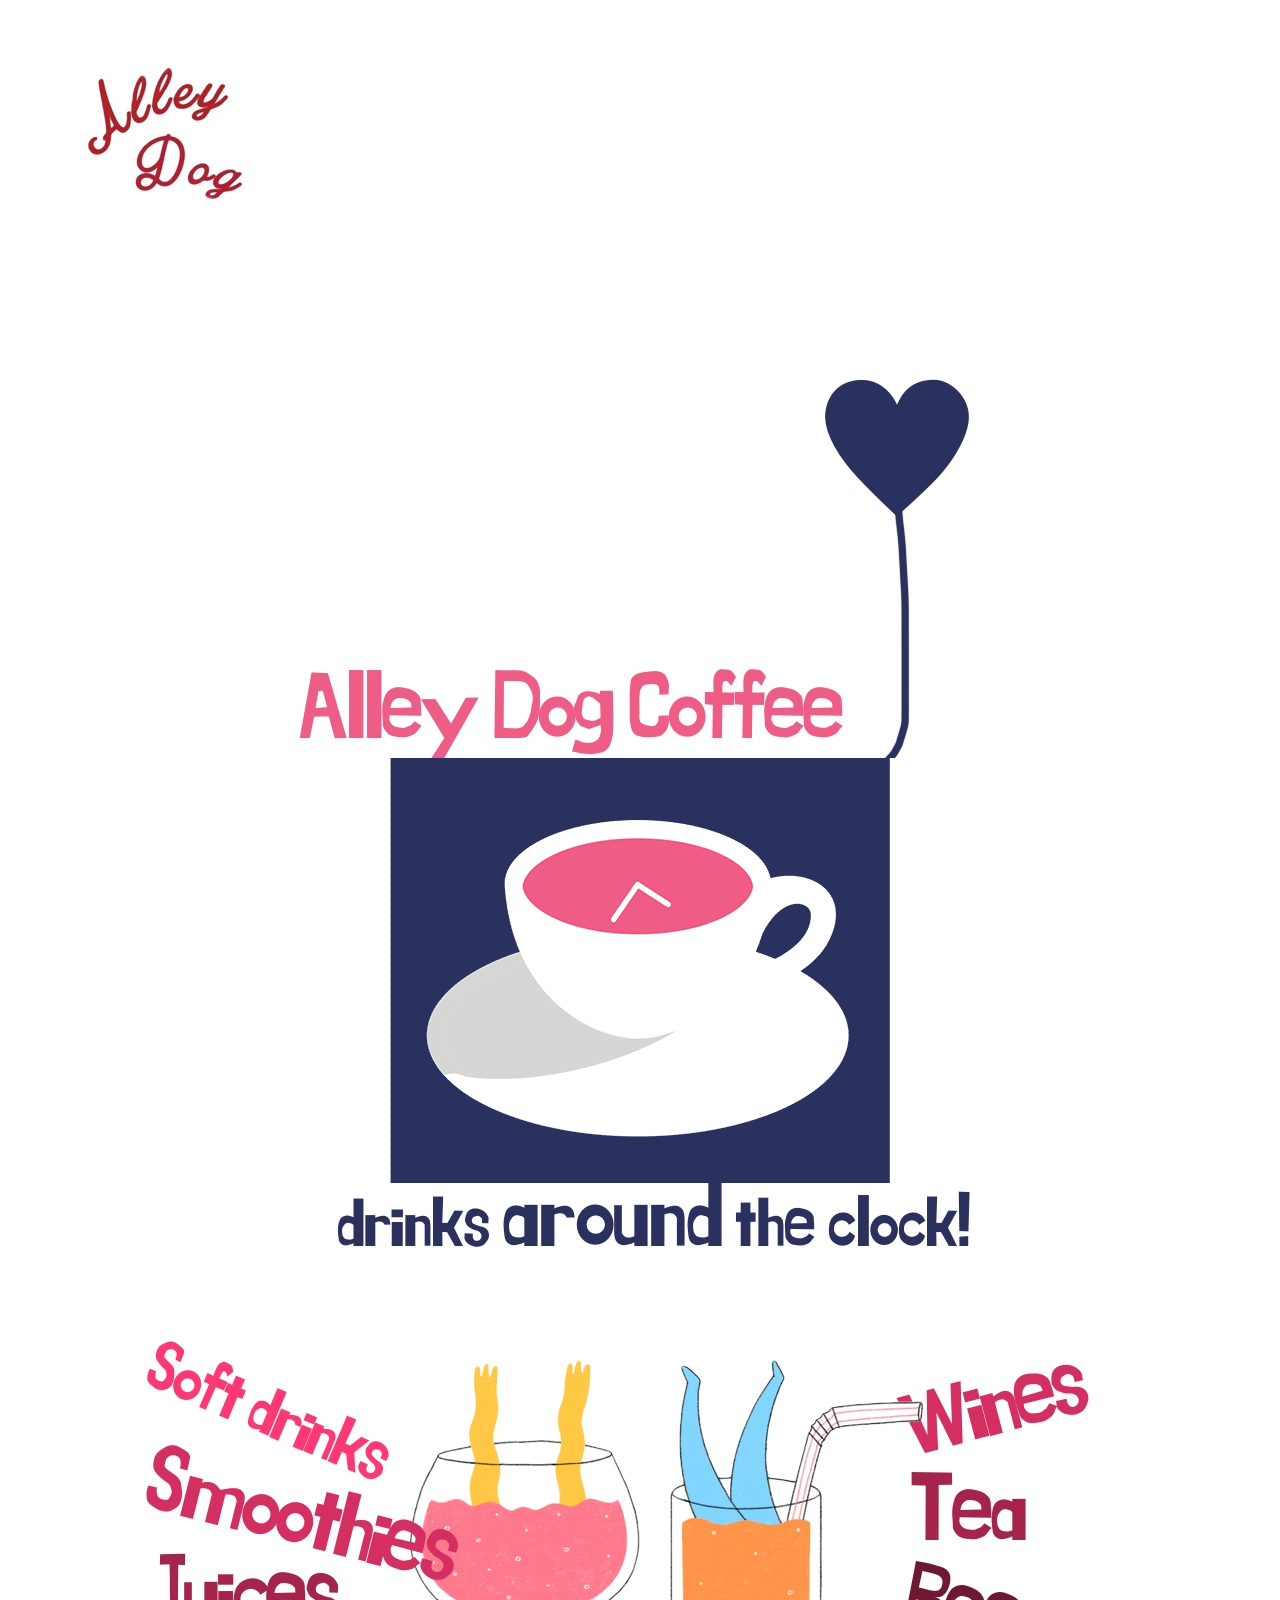
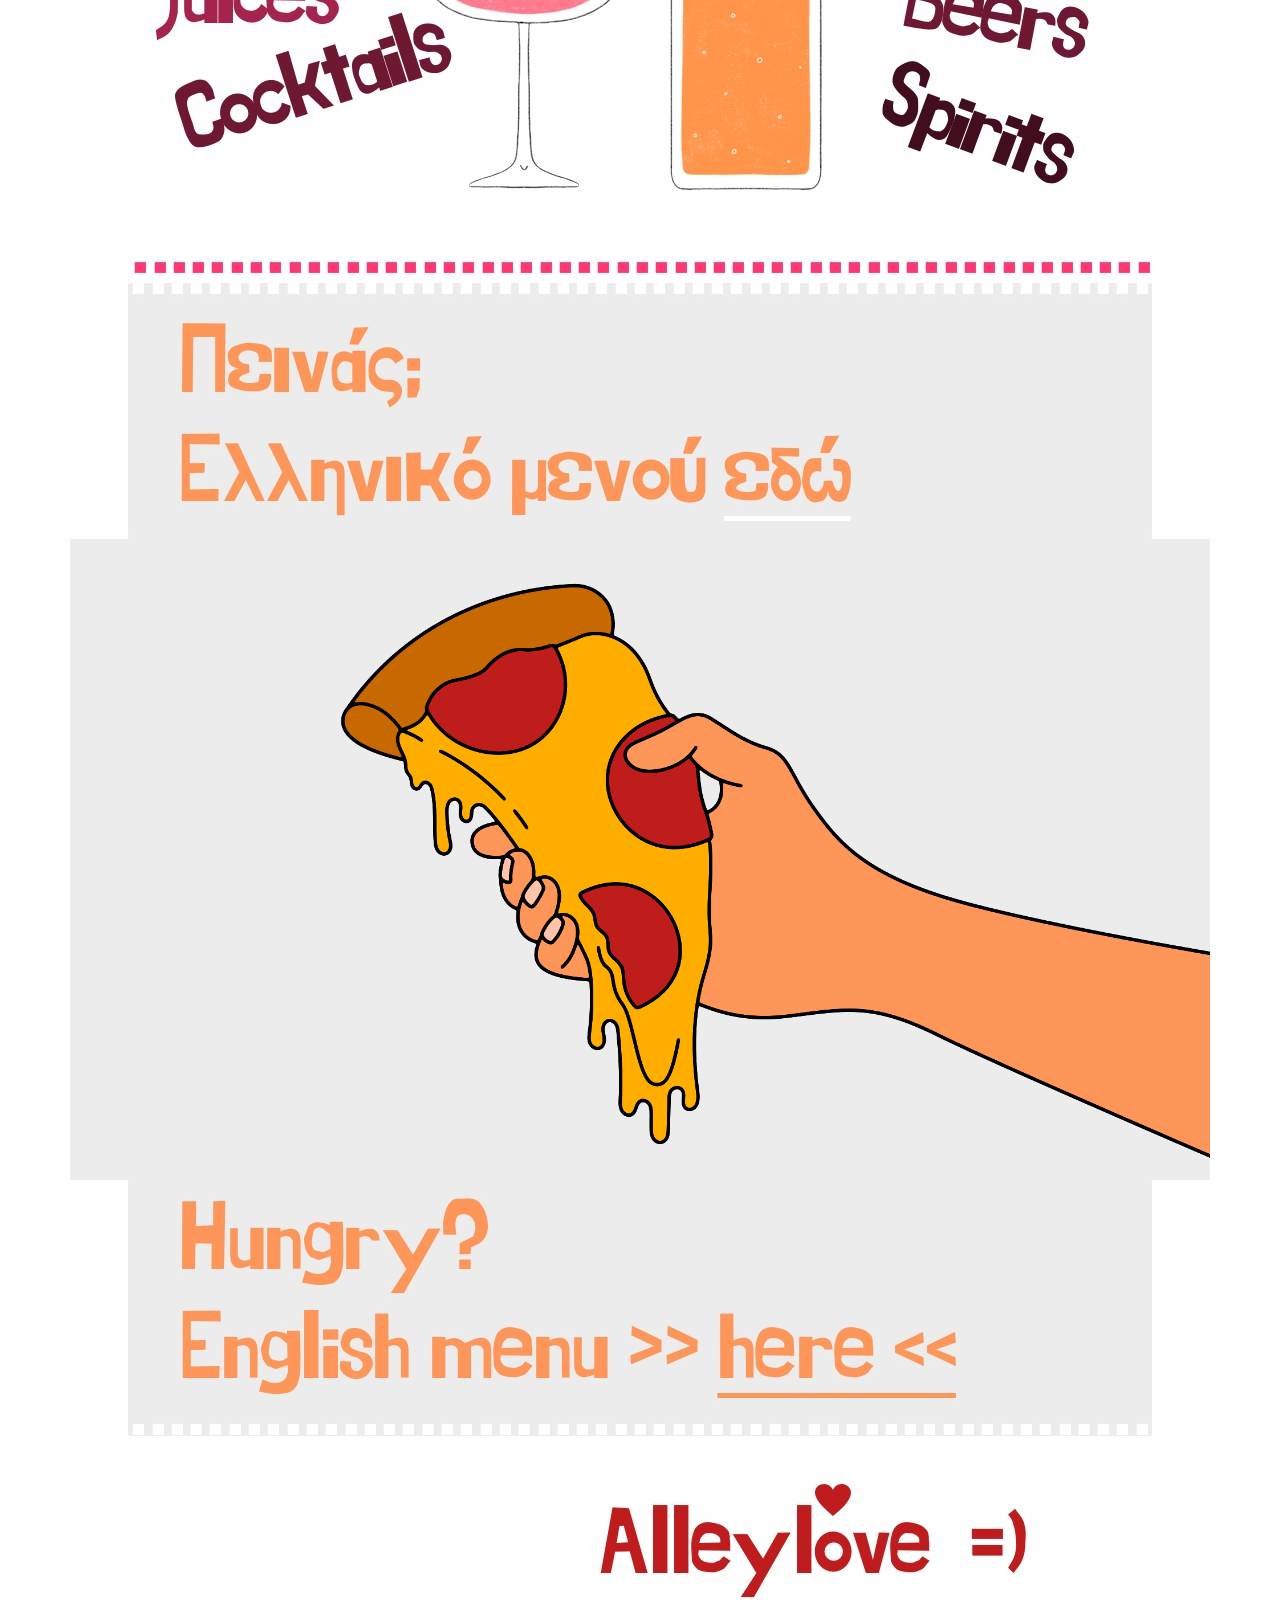
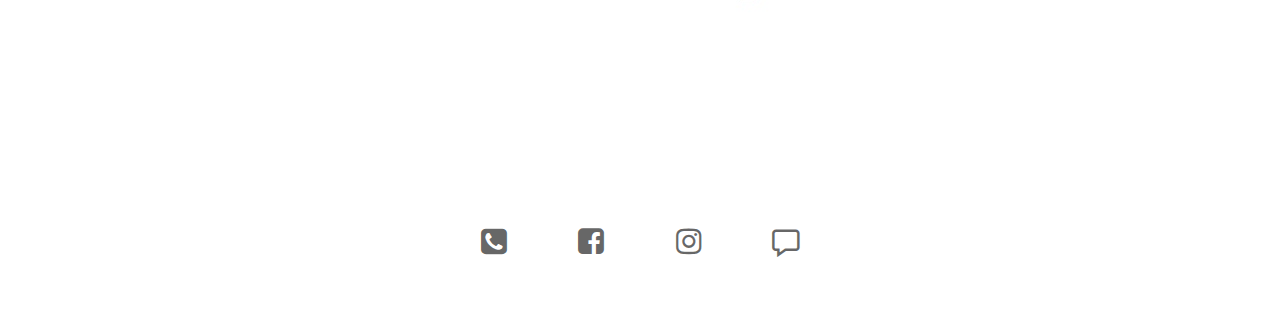
==== alleydog/index.html @ e19fceef "Add files via upload" ====
<!doctype html>
<html>
<head>
    <meta charset="utf-8">
    <meta name="keywords" content="">
    <meta name="description" content="">
    <meta name="viewport" content="width=device-width, initial-scale=1.0, viewport-fit=cover">
    <link rel="shortcut icon" type="image/png" href="favicon.jpg">
    
	<link rel="stylesheet" type="text/css" href="./css/bootstrap.min.css?5203">
	<link rel="stylesheet" type="text/css" href="style.css?374">
	<link rel="stylesheet" type="text/css" href="./css/animate.min.css?8585">
	<link rel="stylesheet" type="text/css" href="./css/font-awesome.min.css">
	<link rel="stylesheet" type="text/css" href="./css/feather.min.css">
	
    <title>Home</title>


    
<!-- Analytics -->
 <!-- Global site tag (gtag.js) - Google Analytics -->
<script async src="https://www.googletagmanager.com/gtag/js?id=G-ZKBH71PLJK"></script>
<script>
  window.dataLayer = window.dataLayer || [];
  function gtag(){dataLayer.push(arguments);}
  gtag('js', new Date());

  gtag('config', 'G-ZKBH71PLJK');
</script>
<!-- Analytics END -->
    
</head>
<body>
<!-- Main container -->
<div class="page-container">
    
<!-- bloc-0 -->
<div class="bloc bloc-fill-screen l-bloc" id="bloc-0">
	<div class="container fill-bloc-top-edge">
		<div class="row">
			<div class="col-12">
				<nav class="navbar navbar-light row navbar-expand-sm" role="navigation">
					<a class="navbar-brand" href="index.html"><img src="img/alleydogqrcentertext_200px.jpg" alt="logo" /></a>
					<button type="button" class="ui-navbar-toggler navbar-toggler border-0 p-0 mr-md-0 ml-auto object-hidden" data-toggle="collapse" data-target=".navbar-11953" aria-expanded="false" aria-label="Toggle navigation">
						<span class="navbar-toggler-icon"></span>
					</button>
					<div class="collapse navbar-collapse navbar-11953  fullscreen-nav">
						<ul class="site-navigation nav navbar-nav ml-auto">
							<li class="nav-item">
								<a href="index.html" class="nav-link object-hidden">Home</a>
							</li>
						</ul>
					</div>
				</nav>
			</div>
		</div>
	</div>
	<div class="container">
		<div class="row">
			<div class="col">
				<div class="text-center">
					<img src="img/titleCoffee-animation.jpg" class="img-fluid mx-auto d-block" alt="titleCoffee animation" /><img src="img/anim.Coffee-animation.gif" class="img-fluid mx-auto d-block img-bloc-0-style" alt="placeholder image" /><a href="https://qr.ia.gr/meating/files/menu-compressed.pdf"><img src="img/drinksaroundtheclock.jpg" class="img-fluid mx-auto d-block img-style" alt="HOMELogoFooter" /></a><img src="img/foodmenuGR.jpg" class="img-fluid mx-auto d-block" alt="foodmenuGR" /><img src="img/hinge-food-lovers.gif" class="img-fluid mx-auto d-block" alt="hinge food-lovers" /><img src="img/foodmenuEN.jpg" class="img-fluid mx-auto d-block" alt="foodmenuEN" />
				</div>
				<div class="text-center">
					<img src="img/AlleyLove.jpg" class="img-fluid mx-auto d-block" alt="AlleyLove" />
				</div>
			</div>
		</div>
	</div>
	<div class="container fill-bloc-bottom-edge">
		<div class="row object-hidden">
			<div class="col-12 object-hidden">
				<div class="text-center object-hidden">
					<a href="#" data-scroll-speed="1000" onclick="scrollToTarget('0',this)"><span class="fa fa-angle-down icon-md animated bounce animDelay08 object-hidden"></span></a>
				</div>
			</div>
		</div>
	</div>
</div>
<!-- bloc-0 END -->

<!-- bloc-1 -->
<div class="bloc l-bloc none " id="bloc-1">
	<div class="container bloc-md">
		<div class="row row-style align-items-center voffset-md">
			<div class="col-lg-6 align-self-center col-md-7">
				<div class="text-center text-lg-left d-block text-md-center">
				</div>
			</div>
		</div>
	</div>
</div>
<!-- bloc-1 END -->

<!-- bloc-0 -->
<div class="bloc l-bloc" id="bloc-0">
	<div class="container bloc-sm">
		<div class="row">
			<div class="offset-md-4 col-3 col-md-1">
				<div class="text-center">
					<a href="tel:2251045630"><span class="fa fa-phone-square none icon-md"></span></a>
				</div>
			</div>
			<div class="col-3 col-md-1">
				<div class="text-center">
					<a href="https://www.facebook.com/alleydogmjt/"><span class="fa fa-facebook-square icon-md"></span></a>
				</div>
			</div>
			<div class="col-3 col-md-1">
				<div class="text-center">
					<a href="https://www.instagram.com/alley_dog_mjt/"><span class="fa fa-instagram icon-md"></span></a>
				</div>
			</div>
			<div class="col-3 col-md-1">
				<div class="text-center">
					<a href="https://m.me/alleydogmjt/"><span class="feather-icon icon-speech-bubble icon-md"></span></a>
				</div>
			</div>
		</div>
	</div>
</div>
<!-- bloc-0 END -->

<!-- ScrollToTop Button -->
<a class="bloc-button btn btn-d scrollToTop" onclick="scrollToTarget('1',this)"><span class="fa fa-chevron-up"></span></a>
<!-- ScrollToTop Button END-->


<!-- bloc-4 -->
<div class="bloc l-bloc" id="bloc-4">
	<div class="container bloc-sm">
		<div class="row">
			<div class="col">
				<img src="img/lazyload-ph.png" data-src="img/alleydogfulllogo600.jpg" class="img-fluid mx-auto d-block lazyload" alt="HOMELogoFooter" /><a href="https://medialab.ia.gr/"><img src="img/lazyload-ph.png" data-src="img/PoweredMedialab.png" class="img-fluid mx-auto d-block lazyload" alt="PoweredMedialab" /></a>
			</div>
		</div>
	</div>
</div>
<!-- bloc-4 END -->

</div>
<!-- Main container END -->
    

<script src="./js/jquery-3.5.1.min.js?8867"></script>
<script src="./js/bootstrap.bundle.min.js?3334"></script>
<script src="./js/blocs.min.js?636"></script>
<script src="./js/lazysizes.min.js" defer></script>
<!-- Additional JS END -->



<!-- Preloader -->
<div id="page-loading-blocs-notifaction" class="page-preloader"></div>
<!-- Preloader END -->

</body>
</html>
---- alleydog/style.css ----
/*-----------------------------------------------------------------------------------
	    alleydog-V1
        Built with Blocs
-----------------------------------------------------------------------------------*/
 
body{
	margin:0;
	padding:0;
    background:#FFFFFF;
    overflow-x:hidden;
    -webkit-font-smoothing: antialiased;
    -moz-osx-font-smoothing: grayscale;
}
.page-container{overflow-x:hidden;} /* Prevents unwanted scroll space when scroll FX used. */
a,button{transition: background .3s ease-in-out;outline: none!important;} /* Prevent ugly blue glow on chrome and safari */
a:hover{text-decoration: none; cursor:pointer;}


/* Preloader */

.page-preloader{position: fixed;top: 0;bottom: 0;width: 100%;z-index:100000;background:#FFFFFF url("img/pageload-spinner.gif") no-repeat center center;}

/* = Blocs
-------------------------------------------------------------- */

.bloc{
	width:100%;
	clear:both;
	background: 50% 50% no-repeat;
	padding:0 50px;
	-webkit-background-size: cover;
	-moz-background-size: cover;
	-o-background-size: cover;
	background-size: cover;
	position:relative;
	display:flex;
}
.bloc .container{
	padding-left:0;
	padding-right:0;
}


/* Sizes */

.bloc-md{
	padding:50px;
}
.bloc-sm{
	padding:20px 50px;
}

/* = Full Screen Blocs 
-------------------------------------------------------------- */

.bloc-fill-screen{
	min-height:100vh;
	display: flex;
	flex-direction: column;
	padding-top:20px;
	padding-bottom:20px;
}
.bloc-fill-screen > .container{
	align-self: flex-middle;
	flex-grow: 1;
	display: flex;
	flex-wrap: wrap;
}
.bloc-fill-screen > .container > .row{
	flex-grow: 1;
	align-self: center;
	width:100%;
}
.bloc-fill-screen .fill-bloc-top-edge, .bloc-fill-screen .fill-bloc-bottom-edge{
	flex-grow: 0;
}
.bloc-fill-screen .fill-bloc-top-edge{
	align-self: flex-start;
}
.bloc-fill-screen .fill-bloc-bottom-edge{
	align-self: flex-end;
}


/* Light theme */

.d-bloc .card,.l-bloc{
	color:rgba(0,0,0,.5);
}
.d-bloc .card button:hover,.l-bloc button:hover{
	color:rgba(0,0,0,.7);
}
.l-bloc .icon-round,.l-bloc .icon-square,.l-bloc .icon-rounded,.l-bloc .icon-semi-rounded-a,.l-bloc .icon-semi-rounded-b{
	border-color:rgba(0,0,0,.7);
}
.d-bloc .card .divider-h span,.l-bloc .divider-h span{
	border-color:rgba(0,0,0,.1);
}
.d-bloc .card .a-btn,.l-bloc .a-btn,.l-bloc .navbar a,.l-bloc a .icon-sm, .l-bloc a .icon-md, .l-bloc a .icon-lg, .l-bloc a .icon-xl, .l-bloc h1 a, .l-bloc h2 a, .l-bloc h3 a, .l-bloc h4 a, .l-bloc h5 a, .l-bloc h6 a, .l-bloc p a{
	color:rgba(0,0,0,.6);
}
.d-bloc .card .a-btn:hover,.l-bloc .a-btn:hover,.l-bloc .navbar a:hover, .l-bloc a:hover .icon-sm, .l-bloc a:hover .icon-md, .l-bloc a:hover .icon-lg, .l-bloc a:hover .icon-xl, .l-bloc h1 a:hover, .l-bloc h2 a:hover, .l-bloc h3 a:hover, .l-bloc h4 a:hover, .l-bloc h5 a:hover, .l-bloc h6 a:hover, .l-bloc p a:hover{
	color:rgba(0,0,0,1);
}
.l-bloc .navbar-toggle .icon-bar{
	color:rgba(0,0,0,.6);
}
.d-bloc .card .btn-wire,.d-bloc .card .btn-wire:hover,.l-bloc .btn-wire,.l-bloc .btn-wire:hover{
	color:rgba(0,0,0,.7);
	border-color:rgba(0,0,0,.3);
}

/* Row Margin Offsets */

.voffset-md{
	margin-top:50px;
}


/* = NavBar
-------------------------------------------------------------- */

.hero .hero-nav{
	padding-left:inherit;
	padding-right:inherit;
}

/* Nav Special Classes */
.nav-special{
	overflow-y:scroll;
}
.nav-special .site-navigation{
	top:0;
	left:0;
	width:100%;
	position: relative!important;
	max-width: 100%!important;
	z-index: 1000;
}
.nav-special .nav > li{
	width:100%;
	background: none!important;
	border:0!important;
}
.nav-special.collapsing{
	-webkit-transition: none;
	transition: none;
	height:100%!important;
	background: none!important;
}
.nav-special .navbar-nav .show .dropdown-menu{
	position: relative!important;
	transform: none!important;
	float: none;
	width: 100%;
	margin-top: 0;
	background-color: transparent;
	-webkit-box-shadow: none;
	box-shadow: none;
	border: 0;
}
.nav-special .nav .dropdown-menu .nav-link{
	color:#FFF;
}
.blocsapp-special-menu{
	position: absolute;
	z-index:10000;
}
.nav-special.fullscreen-nav .caret,.nav-special.fullscreen-nav .dropdown-menu .dropdown .caret{
	border-width: 8px;
}
.nav-special .navbar-nav .show>.nav-link{
	color:#FFF;
}

/* Animate Menu Symbol */
.navbar-toggle{
	transition: all .1s linear;
}
.selected-nav{
	opacity: 0;
	transform: scale(0.3);
	transition: all .1s linear;
}


/* Special Menu Close Button */
.close-special-menu{
	position: fixed;
	display: block;
	width: 25px;
	height:25px;
	top:16px;
	right:10px;
	z-index: 10000;
}
.nav-invert .sidebar-nav .close-special-menu{
	left:260px;
}
.close-special-menu .close-icon{
	display: block;
	width:100%;
	height:1px;
	transform: rotate(45deg);
	margin-top:12px;
}
.close-special-menu .close-icon:after{
	content:"";
	display:inherit;
	width:inherit;
	height:inherit;
	background: inherit;
	transform: rotate(90deg);
}
.lock-scroll{
	overflow:hidden;
	transition: background .3s linear;
}
.nav-special::-webkit-scrollbar{
	-webkit-appearance: none;
	width:0;
	height:0;
}
.nav-special .dropdown-menu .dropdown .caret{
	border-top-color: rgba(255,255,255,.8);
	border-right-color: transparent;
	border-bottom-color: transparent;
	border-left-color: transparent;
	margin: 0 0 0 5px;
	float: none;
}
.blocsapp-special-menu .site-navigation.pull-right{
	float:none!important;
}

/* Nav Special Close Button */
.close-special-menu .close-icon{
	background:#fff;
}
.blocsapp-special-menu blocsnav{
	background: #000;
}

/* Full Screen Navigation */
.nav-special.fullscreen-nav{
	width: 100%;
	right: 0;
	top: 0;
	bottom: 0;
	opacity: 0;
	z-index: 1000;
	position: fixed;
	transition: all .2s linear;
}
 .nav-special.fullscreen-nav.open-up{
	transform: translateY(1000px);
}
 .nav-special.fullscreen-nav.open-down{
	transform: translateY(-1000px);
}
 .nav-special.fullscreen-nav.open-left{
	transform: translateX(-1000px);
}
 .nav-special.fullscreen-nav.open-right{
	transform: translateX(1000px);
}
 .nav-special.fullscreen-nav .nav > li a,.nav-special.fullscreen-nav .nav .dropdown-menu > li > a{
	color:rgba(255,255,255,.8);
	text-align: center;
	font-size: 28px;
}
 .nav-special.fullscreen-nav .nav > li a:hover{
	color:#FFF;
}
 .open.nav-special.fullscreen-nav{
	opacity: 1;
	transition: all .2s linear;
}
.nav-special.fullscreen-nav .site-navigation{
	text-align:center;
	margin-top:10%!important;
}
.nav-special.fullscreen-nav .close-special-menu{
	right:20px;
}
 .open.nav-special.fullscreen-nav.open-left,  .open.nav-special.fullscreen-nav.open-right,  .open.nav-special.fullscreen-nav.open-down, .open.nav-special.fullscreen-nav.open-up{
	transform: translateY(0);
}
/* Handle Multi Level Navigation */.navbar-light .navbar-nav .nav-link {
	color: rgb(64, 64, 64);
}
.btco-menu li > a {
	padding: 10px 15px;
	color: #000;
}
.btco-menu .active a:focus,.btco-menu li a:focus ,.navbar > .show > a:focus{
	background: transparent;
	outline: 0;
}
.dropdown-menu .show > .dropdown-toggle::after{
	transform: rotate(-90deg);
}


/* = Buttons
-------------------------------------------------------------- */

.btn-d,.btn-d:hover,.btn-d:focus{
	color:#FFF;
	background:rgba(0,0,0,.3);
}

/* Prevent ugly blue glow on chrome and safari */
button{
	outline: none!important;
}


/* = Icons
-------------------------------------------------------------- */
.icon-md{
	font-size:30px!important;
}




.card-sq, .card-sq .card-header, .card-sq .card-footer{
	border-radius:0;
}
.card-rd{
	border-radius:30px;
}
.card-rd .card-header{
	border-radius:29px 29px 0 0;
}
.card-rd .card-footer{
	border-radius:0 0 29px 29px;
}





/* ScrollToTop button */

.scrollToTop{
	width:40px;
	height:40px;
	position:fixed;
	bottom:20px;
	right:20px;
	opacity: 0;
	z-index: 500;
	transition: all .3s ease-in-out;
}
.scrollToTop span{
	margin-top: 6px;
}
.showScrollTop{
	font-size: 14px;
	opacity: 1;
}

/* Hide Object */
.object-hidden{
	display:none;
}

/* = Custom Styling
-------------------------------------------------------------- */

h1,h2,h3,h4,h5,h6,p,label,.btn,a{
	font-family:"Helvetica";
}
.container{
	max-width:1140px;
}

/* = Colour
-------------------------------------------------------------- */


/* Bloc image backgrounds */




/* = Mobile adjustments 
-------------------------------------------------------------- */
@media (max-width: 1024px)
{
    .bloc{
        padding-left: 20px; 
        padding-right: 20px;  
    }
    .bloc.full-width-bloc, .bloc-tile-2.full-width-bloc .container, .bloc-tile-3.full-width-bloc .container, .bloc-tile-4.full-width-bloc .container{
        padding-left: 0; 
        padding-right: 0;  
    }
}
@media (max-width: 991px)
{
    .container{width:100%;}
    .page-container, #hero-bloc{overflow-x: hidden;position: relative;} /* Prevent unwanted side scroll on mobile */
    .bloc{padding-left: constant(safe-area-inset-left);padding-right: constant(safe-area-inset-right);} /* iPhone X Notch Support*/
    .bloc-group, .bloc-group .bloc{display:block;width:100%;}
}
@media (max-width: 767px)
{
    .page-container{
        overflow-x: hidden;
        position:relative;
    }
    .bloc-tile-2 .container, .bloc-tile-3 .container, .bloc-tile-4 .container{
        padding-left:0;padding-right:0;
    }
    .a-block{
        padding:0 10px;
    }
    .btn-dwn{
       display:none; 
    }
    .voffset{
        margin-top:5px;
    }
    .voffset-md{
        margin-top:20px;
    }
    .voffset-lg{
        margin-top:30px;
    }
    form{
        padding:5px;
    }
    .close-lightbox{
        display:inline-block;
    }
    .blocsapp-device-iphone5{
	   background-size: 216px 425px;
	   padding-top:60px;
	   width:216px;
	   height:425px;
    }
    .blocsapp-device-iphone5 img{
	   width: 180px;
	   height: 320px;
    }
}

@media (max-width: 991px){
	
	/* MD Row Margin Offsets */
	.voffset-md{
		margin-top:30px;
	}
	
}

@media (max-width: 767px){
	.h1-15200-style{
		font-family:"Oleo Script";
	}
	.h3-2-style{
		font-family:Lobster;
	}
	.h1-14448-style{
		font-family:Roboto;
		font-weight:100;
	}
	.navbar-brand img{
		width:120px;
		height:120px;
	}
	.img-bloc-0-style{
		width:600px;
		height:500px;
	}
	
}

@media (max-width: 575px){
	.footer-link{
		text-align:center;
	}
	
}
---- alleydog/css/feather.min.css ----
@font-face{font-family:"feather";src:url(../fonts/feather-webfont.eot);src:url(../fonts/feather-webfont.eot?#iefix) format("embedded-opentype"),url(../fonts/feather-webfont.woff) format("woff"),url(../fonts/feather-webfont.ttf) format("truetype"),url(../fonts/feather-webfont.svg#feather) format("svg");font-weight:400;font-style:normal}.feather-icon{display:inline-block;font-family:"feather";font-style:normal;font-weight:400;font-variant:normal;text-transform:none;speak:none;line-height:1;-webkit-font-smoothing:antialiased;-moz-osx-font-smoothing:grayscale}.icon-eye:before{content:"\e000"}.icon-paper-clip:before{content:"\e001"}.icon-mail:before{content:"\e002";content:\e002}.icon-toggle:before{content:"\e003"}.icon-layout:before{content:"\e004"}.icon-link:before{content:"\e005"}.icon-bell:before{content:"\e006"}.icon-lock:before{content:"\e007"}.icon-unlock:before{content:"\e008"}.icon-ribbon:before{content:"\e009"}.icon-image:before{content:"\e010"}.icon-signal:before{content:"\e011"}.icon-target:before{content:"\e012"}.icon-clipboard:before{content:"\e013"}.icon-clock:before{content:"\e014";content:\e014}.icon-watch:before{content:"\e015"}.icon-air-play:before{content:"\e016"}.icon-camera:before{content:"\e017"}.icon-video:before{content:"\e018"}.icon-disc:before{content:"\e019"}.icon-printer:before{content:"\e020"}.icon-monitor:before{content:"\e021"}.icon-server:before{content:"\e022"}.icon-cog:before{content:"\e023"}.icon-heart:before{content:"\e024"}.icon-paragraph:before{content:"\e025"}.icon-align-justify:before{content:"\e026"}.icon-align-left:before{content:"\e027"}.icon-align-center:before{content:"\e028"}.icon-align-right:before{content:"\e029"}.icon-book:before{content:"\e030"}.icon-layers:before{content:"\e031"}.icon-stack:before{content:"\e032"}.icon-stack-2:before{content:"\e033"}.icon-paper:before{content:"\e034"}.icon-paper-stack:before{content:"\e035"}.icon-search:before{content:"\e036"}.icon-zoom-in:before{content:"\e037"}.icon-zoom-out:before{content:"\e038"}.icon-reply:before{content:"\e039"}.icon-circle-plus:before{content:"\e040"}.icon-circle-minus:before{content:"\e041"}.icon-circle-check:before{content:"\e042"}.icon-circle-cross:before{content:"\e043"}.icon-square-plus:before{content:"\e044"}.icon-square-minus:before{content:"\e045"}.icon-square-check:before{content:"\e046"}.icon-square-cross:before{content:"\e047"}.icon-microphone:before{content:"\e048"}.icon-record:before{content:"\e049"}.icon-skip-back:before{content:"\e050"}.icon-rewind:before{content:"\e051"}.icon-play:before{content:"\e052"}.icon-pause:before{content:"\e053"}.icon-stop:before{content:"\e054"}.icon-fast-forward:before{content:"\e055"}.icon-skip-forward:before{content:"\e056"}.icon-shuffle:before{content:"\e057"}.icon-repeat:before{content:"\e058"}.icon-folder:before{content:"\e059"}.icon-umbrella:before{content:"\e060"}.icon-moon:before{content:"\e061"}.icon-thermometer:before{content:"\e062"}.icon-drop:before{content:"\e063"}.icon-sun:before{content:"\e064"}.icon-cloud:before{content:"\e065"}.icon-cloud-upload:before{content:"\e066"}.icon-cloud-download:before{content:"\e067"}.icon-upload:before{content:"\e068"}.icon-download:before{content:"\e069"}.icon-location:before{content:"\e070"}.icon-location-2:before{content:"\e071"}.icon-map:before{content:"\e072"}.icon-battery:before{content:"\e073"}.icon-head:before{content:"\e074"}.icon-briefcase:before{content:"\e075"}.icon-speech-bubble:before{content:"\e076"}.icon-anchor:before{content:"\e077"}.icon-globe:before{content:"\e078"}.icon-box:before{content:"\e079"}.icon-reload:before{content:"\e080"}.icon-share:before{content:"\e081"}.icon-marquee:before{content:"\e082"}.icon-marquee-plus:before{content:"\e083"}.icon-marquee-minus:before{content:"\e084"}.icon-tag:before{content:"\e085"}.icon-power:before{content:"\e086"}.icon-command:before{content:"\e087"}.icon-alt:before{content:"\e088"}.icon-esc:before{content:"\e089"}.icon-bar-graph:before{content:"\e090"}.icon-bar-graph-2:before{content:"\e091"}.icon-pie-graph:before{content:"\e092"}.icon-star:before{content:"\e093"}.icon-arrow-left:before{content:"\e094"}.icon-arrow-right:before{content:"\e095"}.icon-arrow-up:before{content:"\e096"}.icon-arrow-down:before{content:"\e097"}.icon-volume:before{content:"\e098"}.icon-mute:before{content:"\e099"}.icon-content-right:before{content:"\e100"}.icon-content-left:before{content:"\e101"}.icon-grid:before{content:"\e102"}.icon-grid-2:before{content:"\e103"}.icon-columns:before{content:"\e104"}.icon-loader:before{content:"\e105"}.icon-bag:before{content:"\e106"}.icon-ban:before{content:"\e107"}.icon-flag:before{content:"\e108"}.icon-trash:before{content:"\e109"}.icon-expand:before{content:"\e110"}.icon-contract:before{content:"\e111"}.icon-maximize:before{content:"\e112"}.icon-minimize:before{content:"\e113"}.icon-plus:before{content:"\e114"}.icon-minus:before{content:"\e115"}.icon-check:before{content:"\e116"}.icon-cross:before{content:"\e117"}.icon-move:before{content:"\e118"}.icon-delete:before{content:"\e119"}.icon-menu:before{content:"\e120"}.icon-archive:before{content:"\e121"}.icon-inbox:before{content:"\e122"}.icon-outbox:before{content:"\e123"}.icon-file:before{content:"\e124"}.icon-file-add:before{content:"\e125"}.icon-file-subtract:before{content:"\e126"}.icon-help:before{content:"\e127"}.icon-open:before{content:"\e128"}.icon-ellipsis:before{content:"\e129"}
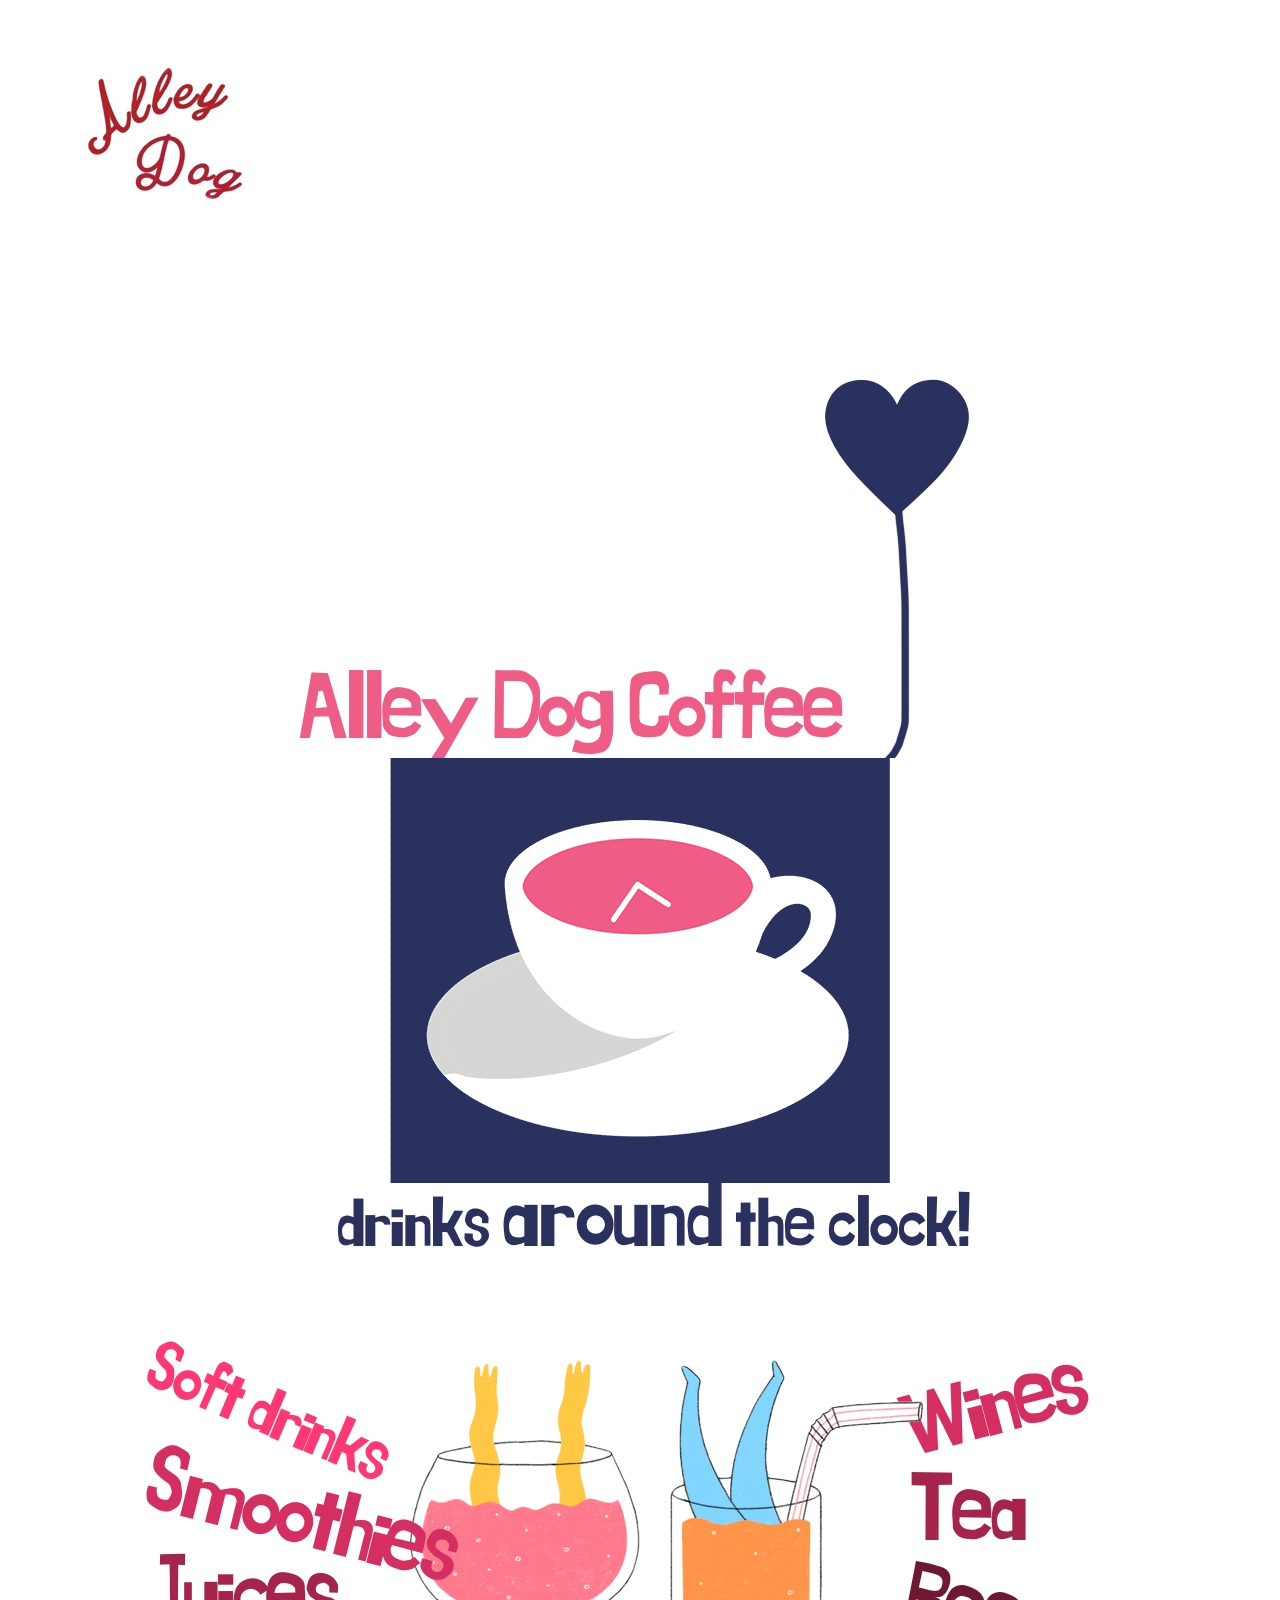
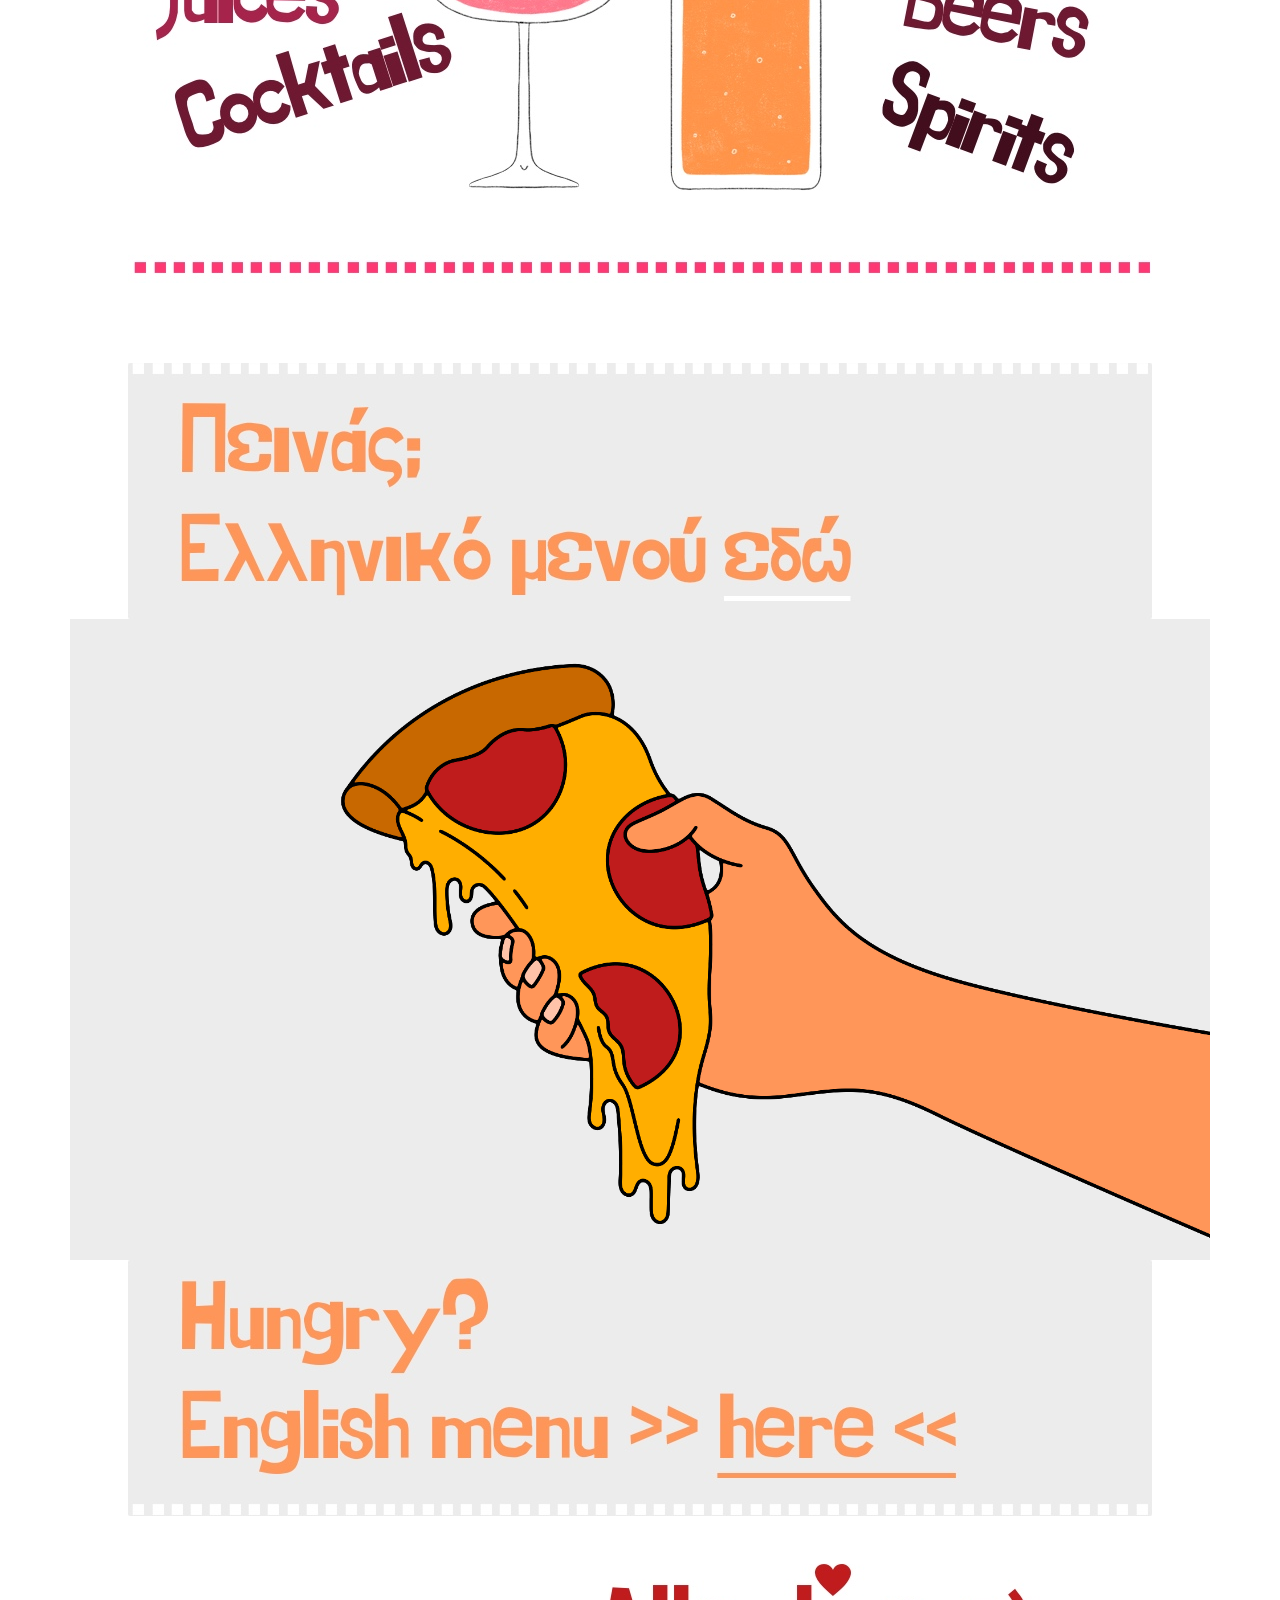
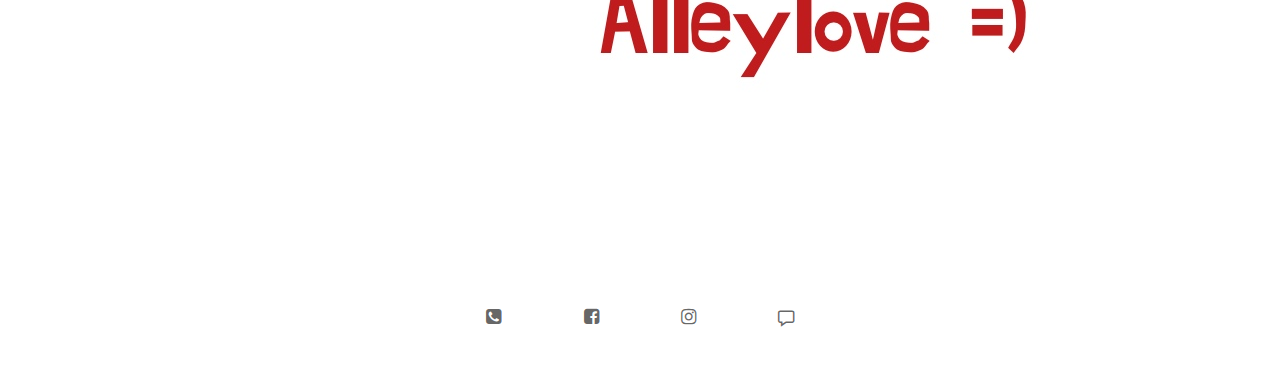
==== commit abf3bc1e: "Add files via upload" ====
--- a/alleydog/index.html
+++ b/alleydog/index.html
@@ -7,9 +7,9 @@
     <meta name="viewport" content="width=device-width, initial-scale=1.0, viewport-fit=cover">
     <link rel="shortcut icon" type="image/png" href="favicon.jpg">
     
-	<link rel="stylesheet" type="text/css" href="./css/bootstrap.min.css?5203">
-	<link rel="stylesheet" type="text/css" href="style.css?374">
-	<link rel="stylesheet" type="text/css" href="./css/animate.min.css?8585">
+	<link rel="stylesheet" type="text/css" href="./css/bootstrap.min.css?9425">
+	<link rel="stylesheet" type="text/css" href="style.css?9349">
+	<link rel="stylesheet" type="text/css" href="./css/animate.min.css?3965">
 	<link rel="stylesheet" type="text/css" href="./css/font-awesome.min.css">
 	<link rel="stylesheet" type="text/css" href="./css/feather.min.css">
 	
@@ -59,7 +59,7 @@
 		<div class="row">
 			<div class="col">
 				<div class="text-center">
-					<img src="img/titleCoffee-animation.jpg" class="img-fluid mx-auto d-block" alt="titleCoffee animation" /><img src="img/anim.Coffee-animation.gif" class="img-fluid mx-auto d-block img-bloc-0-style" alt="placeholder image" /><a href="https://qr.ia.gr/meating/files/menu-compressed.pdf"><img src="img/drinksaroundtheclock.jpg" class="img-fluid mx-auto d-block img-style" alt="HOMELogoFooter" /></a><img src="img/foodmenuGR.jpg" class="img-fluid mx-auto d-block" alt="foodmenuGR" /><img src="img/hinge-food-lovers.gif" class="img-fluid mx-auto d-block" alt="hinge food-lovers" /><img src="img/foodmenuEN.jpg" class="img-fluid mx-auto d-block" alt="foodmenuEN" />
+					<img src="img/titleCoffee-animation.jpg" class="img-fluid mx-auto d-block" alt="titleCoffee animation" /><img src="img/anim.Coffee-animation.gif" class="img-fluid mx-auto d-block img-bloc-0-style " alt="placeholder image" /><a href="https://qr.ia.gr/meating/files/menu-compressed.pdf"><img src="img/drinksaroundtheclock.jpg" class="img-fluid mx-auto d-block img-style" alt="HOMELogoFooter" /></a><img src="img/spacer80px.jpg" class="img-fluid mx-auto d-block" alt="spacer80px" /><img src="img/foodmenuGR.jpg" class="img-fluid mx-auto d-block" alt="foodmenuGR" /><img src="img/hinge-food-lovers.gif" class="img-fluid mx-auto d-block" alt="hinge food-lovers" /><img src="img/foodmenuEN.jpg" class="img-fluid mx-auto d-block" alt="foodmenuEN" />
 				</div>
 				<div class="text-center">
 					<img src="img/AlleyLove.jpg" class="img-fluid mx-auto d-block" alt="AlleyLove" />
@@ -80,7 +80,7 @@
 <!-- bloc-0 END -->
 
 <!-- bloc-1 -->
-<div class="bloc l-bloc none " id="bloc-1">
+<div class="bloc l-bloc none" id="bloc-1">
 	<div class="container bloc-md">
 		<div class="row row-style align-items-center voffset-md">
 			<div class="col-lg-6 align-self-center col-md-7">
@@ -98,22 +98,22 @@
 		<div class="row">
 			<div class="offset-md-4 col-3 col-md-1">
 				<div class="text-center">
-					<a href="tel:2251045630"><span class="fa fa-phone-square none icon-md"></span></a>
+					<a href="tel:2251045630"><span class="fa fa-phone-square none icon-sm"></span></a>
 				</div>
 			</div>
 			<div class="col-3 col-md-1">
 				<div class="text-center">
-					<a href="https://www.facebook.com/alleydogmjt/"><span class="fa fa-facebook-square icon-md"></span></a>
+					<a href="https://www.facebook.com/alleydogmjt/"><span class="fa fa-facebook-square icon-sm"></span></a>
 				</div>
 			</div>
 			<div class="col-3 col-md-1">
 				<div class="text-center">
-					<a href="https://www.instagram.com/alley_dog_mjt/"><span class="fa fa-instagram icon-md"></span></a>
+					<a href="https://www.instagram.com/alley_dog_mjt/"><span class="fa fa-instagram icon-sm"></span></a>
 				</div>
 			</div>
 			<div class="col-3 col-md-1">
 				<div class="text-center">
-					<a href="https://m.me/alleydogmjt/"><span class="feather-icon icon-speech-bubble icon-md"></span></a>
+					<a href="https://m.me/alleydogmjt/"><span class="feather-icon icon-speech-bubble icon-sm"></span></a>
 				</div>
 			</div>
 		</div>
@@ -142,9 +142,9 @@
 <!-- Main container END -->
     
 
-<script src="./js/jquery-3.5.1.min.js?8867"></script>
-<script src="./js/bootstrap.bundle.min.js?3334"></script>
-<script src="./js/blocs.min.js?636"></script>
+<script src="./js/jquery-3.5.1.min.js?6278"></script>
+<script src="./js/bootstrap.bundle.min.js?4366"></script>
+<script src="./js/blocs.min.js?1312"></script>
 <script src="./js/lazysizes.min.js" defer></script>
 <!-- Additional JS END -->
 
--- a/alleydog/style.css
+++ b/alleydog/style.css
@@ -318,6 +318,9 @@
 
 /* = Icons
 -------------------------------------------------------------- */
+.icon-sm{
+	font-size:18px!important;
+}
 .icon-md{
 	font-size:30px!important;
 }
@@ -473,8 +476,7 @@
 		height:120px;
 	}
 	.img-bloc-0-style{
-		width:600px;
-		height:500px;
+		;
 	}
 	
 }
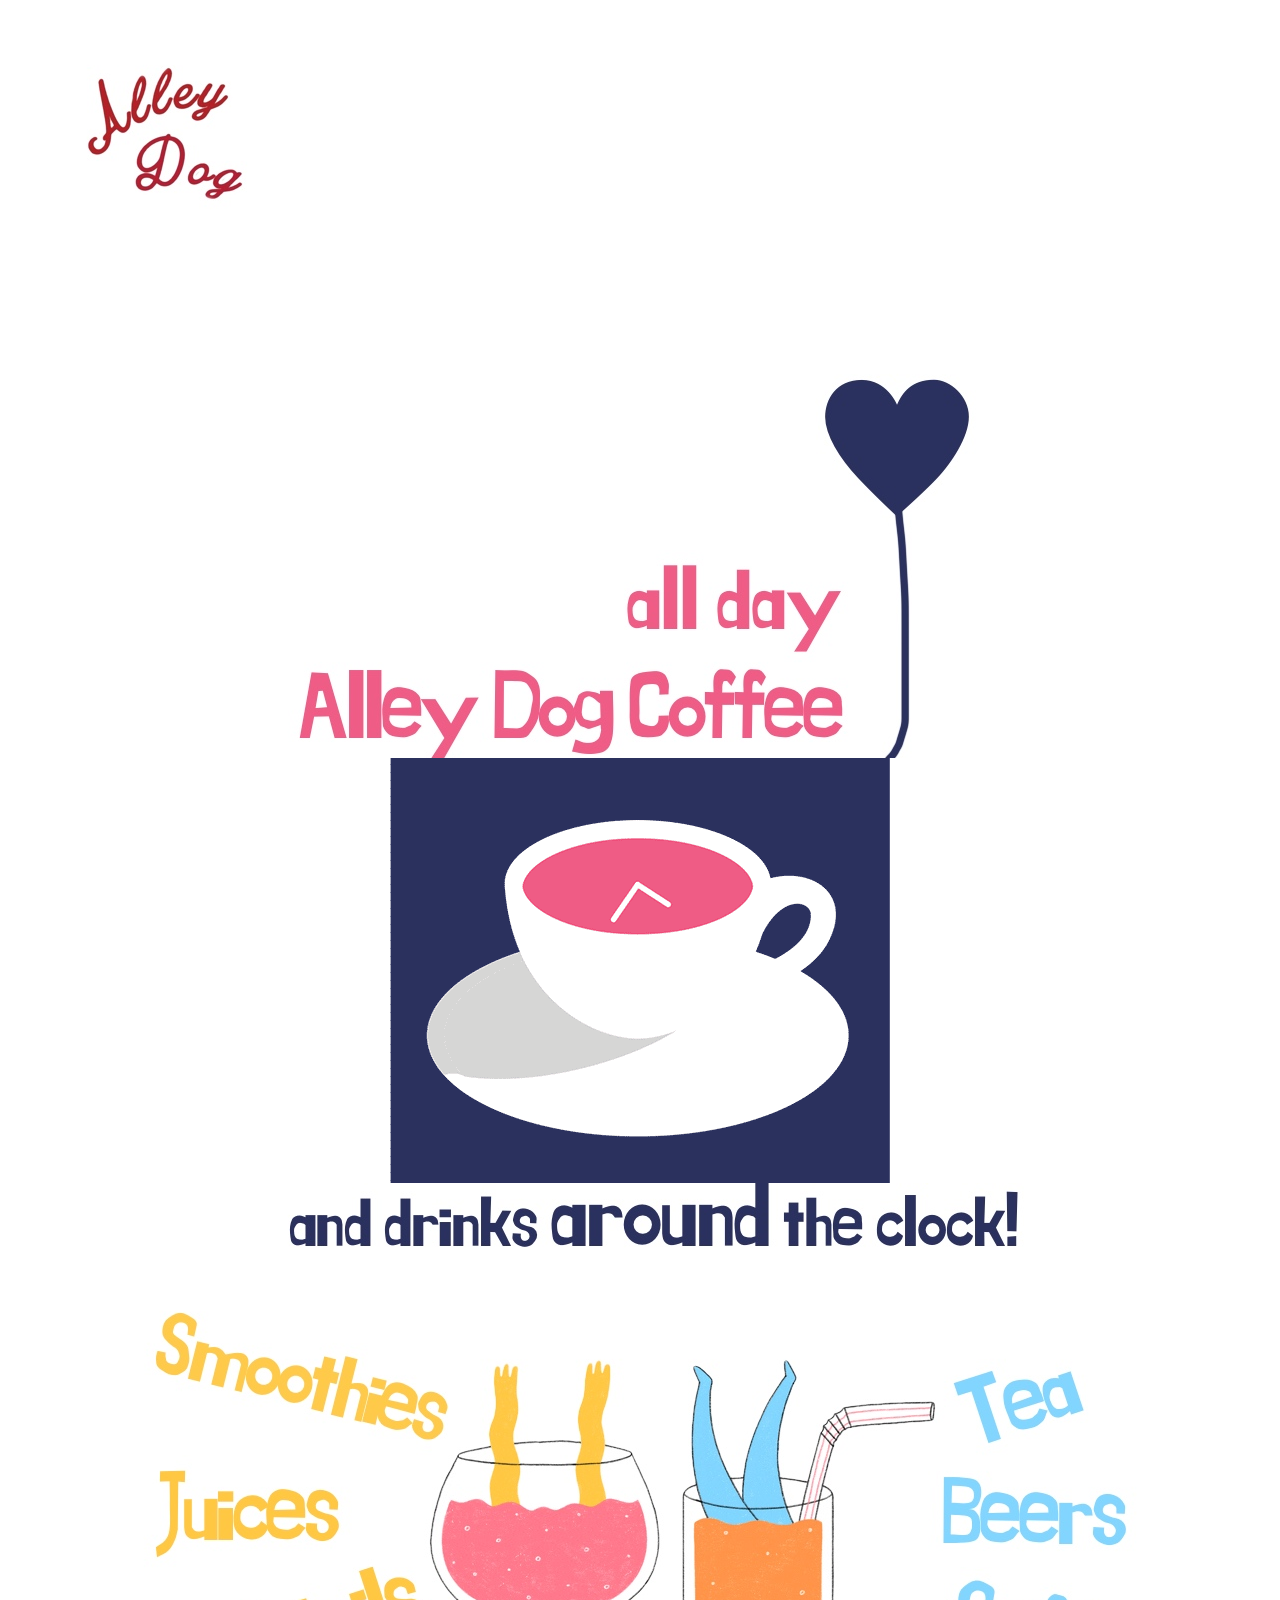
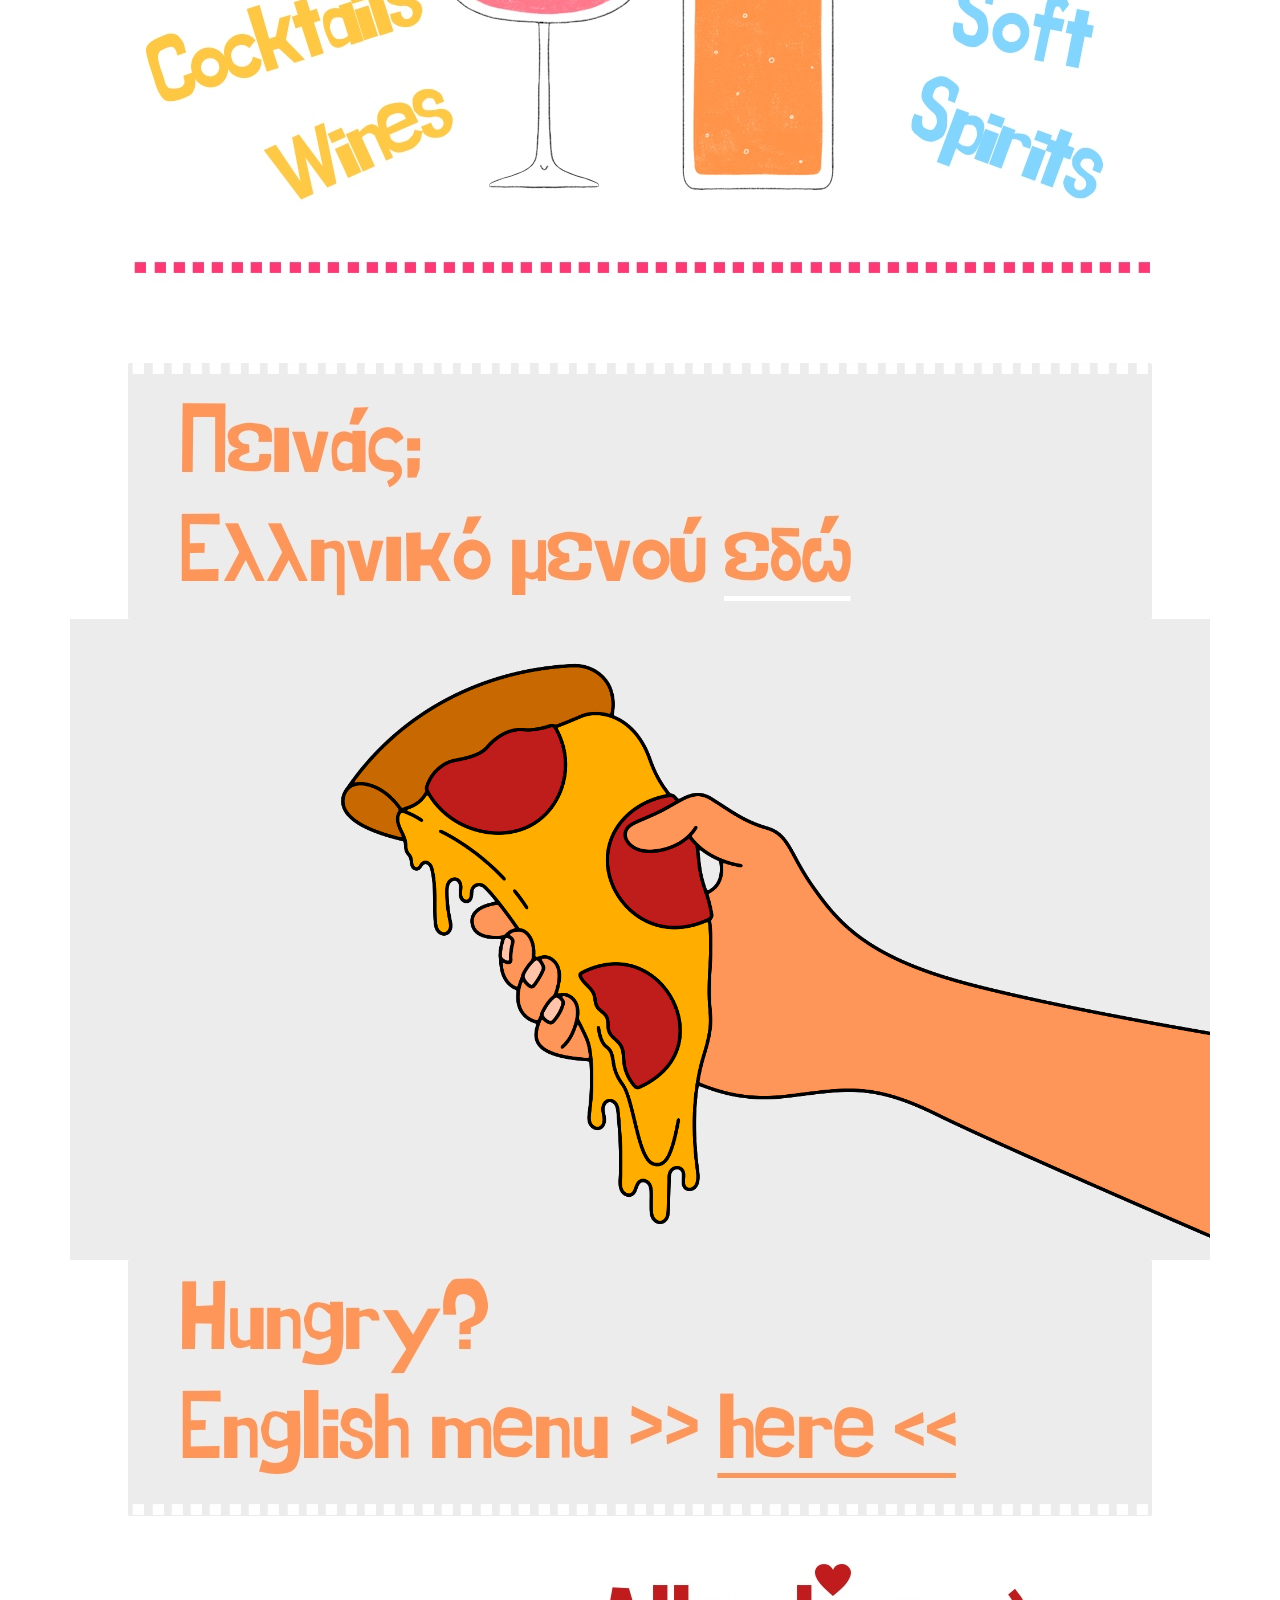
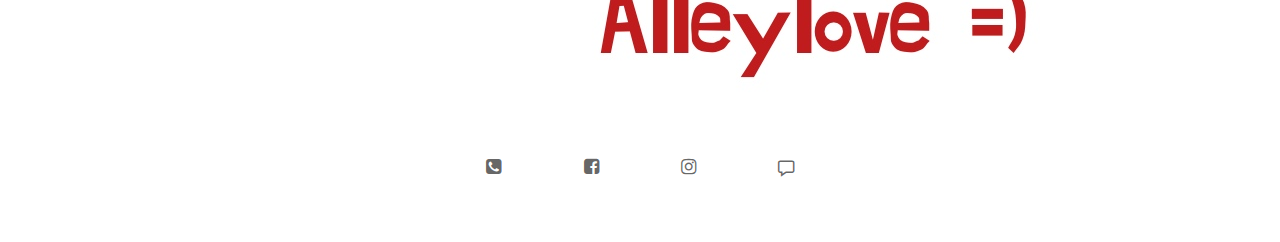
==== commit e66132fa: "Add files via upload" ====
--- a/alleydog/index.html
+++ b/alleydog/index.html
@@ -7,9 +7,9 @@
     <meta name="viewport" content="width=device-width, initial-scale=1.0, viewport-fit=cover">
     <link rel="shortcut icon" type="image/png" href="favicon.jpg">
     
-	<link rel="stylesheet" type="text/css" href="./css/bootstrap.min.css?9425">
-	<link rel="stylesheet" type="text/css" href="style.css?9349">
-	<link rel="stylesheet" type="text/css" href="./css/animate.min.css?3965">
+	<link rel="stylesheet" type="text/css" href="./css/bootstrap.min.css?6510">
+	<link rel="stylesheet" type="text/css" href="style.css?9954">
+	<link rel="stylesheet" type="text/css" href="./css/animate.min.css?2041">
 	<link rel="stylesheet" type="text/css" href="./css/font-awesome.min.css">
 	<link rel="stylesheet" type="text/css" href="./css/feather.min.css">
 	
@@ -59,7 +59,7 @@
 		<div class="row">
 			<div class="col">
 				<div class="text-center">
-					<img src="img/titleCoffee-animation.jpg" class="img-fluid mx-auto d-block" alt="titleCoffee animation" /><img src="img/anim.Coffee-animation.gif" class="img-fluid mx-auto d-block img-bloc-0-style " alt="placeholder image" /><a href="https://qr.ia.gr/meating/files/menu-compressed.pdf"><img src="img/drinksaroundtheclock.jpg" class="img-fluid mx-auto d-block img-style" alt="HOMELogoFooter" /></a><img src="img/spacer80px.jpg" class="img-fluid mx-auto d-block" alt="spacer80px" /><img src="img/foodmenuGR.jpg" class="img-fluid mx-auto d-block" alt="foodmenuGR" /><img src="img/hinge-food-lovers.gif" class="img-fluid mx-auto d-block" alt="hinge food-lovers" /><img src="img/foodmenuEN.jpg" class="img-fluid mx-auto d-block" alt="foodmenuEN" />
+					<a href="https://qr.ia.gr/meating/files/menu-compressed.pdf"><img src="img/Alldaycoffee.jpg" class="img-fluid mx-auto d-block" alt="titleCoffee animation" /></a><a href="https://qr.ia.gr/meating/files/menu-compressed.pdf"><img src="img/anim.Coffee-animation.gif" class="img-fluid mx-auto d-block img-bloc-0-style" alt="placeholder image" /></a><a href="https://qr.ia.gr/meating/files/menu-compressed.pdf"><img src="img/drinksaroundtheclockv2.jpg" class="img-fluid mx-auto d-block img-style" alt="HOMELogoFooter" /></a><img src="img/spacer80px.jpg" class="img-fluid mx-auto d-block" alt="spacer80px" /><a href="https://qr.ia.gr/meating/files/menu-compressed.pdf"><img src="img/foodmenuGR.jpg" class="img-fluid mx-auto d-block" alt="foodmenuGR" /></a><a href="https://qr.ia.gr/meating/files/menu-compressed.pdf"><img src="img/hinge-food-lovers.gif" class="img-fluid mx-auto d-block" alt="hinge food-lovers" /></a><a href="https://qr.ia.gr/meating/files/menu-compressed.pdf"><img src="img/foodmenuEN.jpg" class="img-fluid mx-auto d-block" alt="foodmenuEN" /></a>
 				</div>
 				<div class="text-center">
 					<img src="img/AlleyLove.jpg" class="img-fluid mx-auto d-block" alt="AlleyLove" />
@@ -79,21 +79,8 @@
 </div>
 <!-- bloc-0 END -->
 
-<!-- bloc-1 -->
-<div class="bloc l-bloc none" id="bloc-1">
-	<div class="container bloc-md">
-		<div class="row row-style align-items-center voffset-md">
-			<div class="col-lg-6 align-self-center col-md-7">
-				<div class="text-center text-lg-left d-block text-md-center">
-				</div>
-			</div>
-		</div>
-	</div>
-</div>
-<!-- bloc-1 END -->
-
 <!-- bloc-0 -->
-<div class="bloc l-bloc" id="bloc-0">
+<div class="bloc l-bloc " id="bloc-0">
 	<div class="container bloc-sm">
 		<div class="row">
 			<div class="offset-md-4 col-3 col-md-1">
@@ -142,9 +129,9 @@
 <!-- Main container END -->
     
 
-<script src="./js/jquery-3.5.1.min.js?6278"></script>
-<script src="./js/bootstrap.bundle.min.js?4366"></script>
-<script src="./js/blocs.min.js?1312"></script>
+<script src="./js/jquery-3.5.1.min.js?9344"></script>
+<script src="./js/bootstrap.bundle.min.js?4764"></script>
+<script src="./js/blocs.min.js?7987"></script>
 <script src="./js/lazysizes.min.js" defer></script>
 <!-- Additional JS END -->
 
--- a/alleydog/style.css
+++ b/alleydog/style.css
@@ -43,9 +43,6 @@
 
 /* Sizes */
 
-.bloc-md{
-	padding:50px;
-}
 .bloc-sm{
 	padding:20px 50px;
 }
@@ -108,12 +105,6 @@
 .d-bloc .card .btn-wire,.d-bloc .card .btn-wire:hover,.l-bloc .btn-wire,.l-bloc .btn-wire:hover{
 	color:rgba(0,0,0,.7);
 	border-color:rgba(0,0,0,.3);
-}
-
-/* Row Margin Offsets */
-
-.voffset-md{
-	margin-top:50px;
 }
 
 
@@ -450,16 +441,6 @@
 	   height: 320px;
     }
 }
-
-@media (max-width: 991px){
-	
-	/* MD Row Margin Offsets */
-	.voffset-md{
-		margin-top:30px;
-	}
-	
-}
-
 @media (max-width: 767px){
 	.h1-15200-style{
 		font-family:"Oleo Script";
